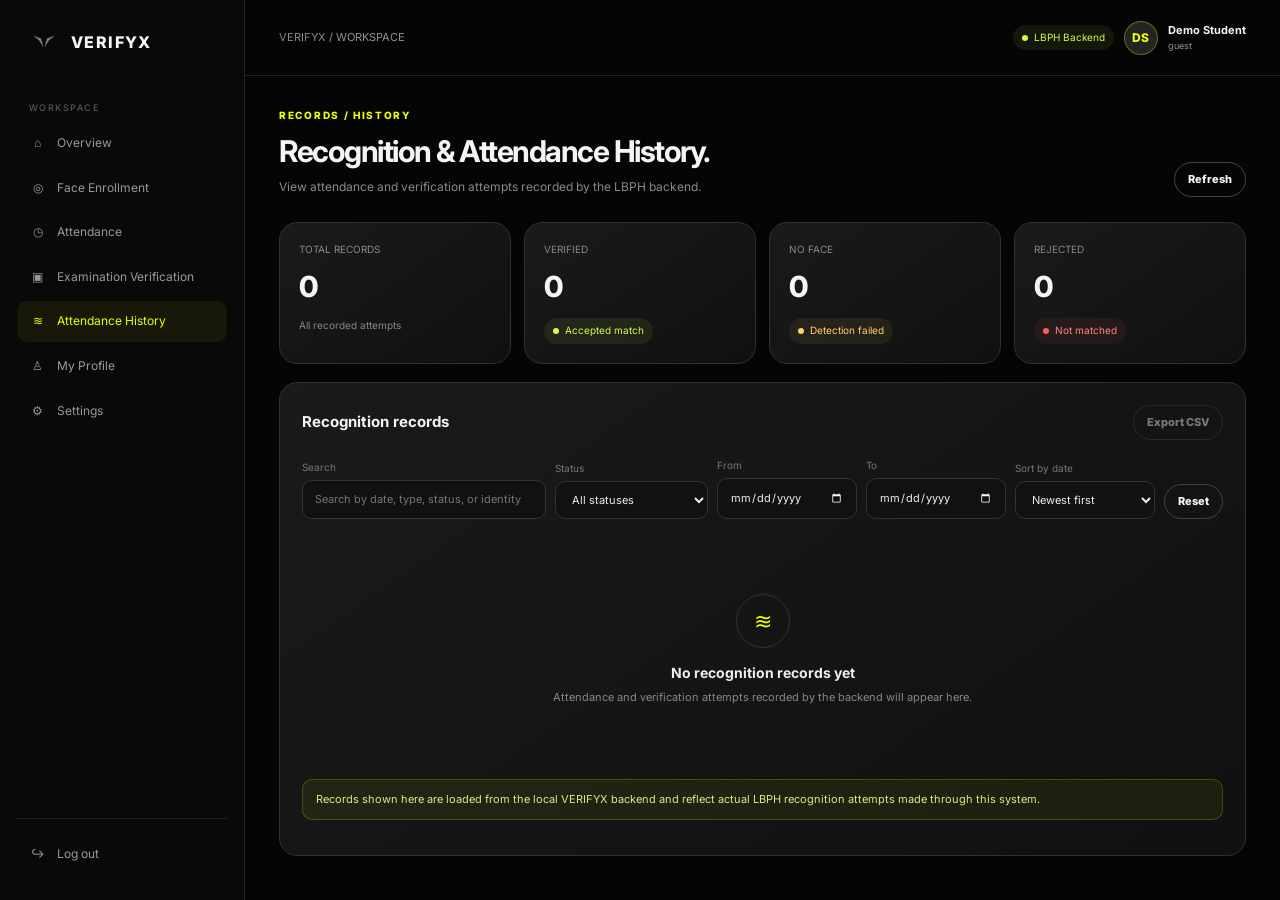
==== attendance-history.html @ 3e2d64d0 "Initial commit" ====
<!doctype html>
<html lang="en">
<head>
  <meta charset="utf-8">
  <meta name="viewport" content="width=device-width,initial-scale=1">
  <meta name="theme-color" content="#050505">
  <title>Attendance History | VERIFYX</title>
  <link rel="stylesheet" href="css/style.css">
</head>
<body>
<div class="app-shell">
  <aside class="sidebar">
    <a class="brand" href="index.html"><img src="assets/verifyx-logo.png" alt="VERIFYX V logo"><span>VERIFYX</span></a>
    <div class="side-label">Workspace</div>
    <nav class="side-nav">
      <a href="user-dashboard.html"><span class="ico">⌂</span><span class="nav-text">Overview</span></a>
      <a href="face-enrollment.html"><span class="ico">◎</span><span class="nav-text">Face Enrollment</span></a>
      <a href="attendance.html"><span class="ico">◷</span><span class="nav-text">Attendance</span></a>
      <a href="examination-verification.html"><span class="ico">▣</span><span class="nav-text">Examination Verification</span></a>
      <a class="active" href="attendance-history.html" aria-current="page"><span class="ico">≋</span><span class="nav-text">Attendance History</span></a>
      <a href="my-profile.html"><span class="ico">♙</span><span class="nav-text">My Profile</span></a>
      <a href="settings.html"><span class="ico">⚙</span><span class="nav-text">Settings</span></a>
    </nav>
    <div class="sidebar-bottom"><nav class="side-nav"><a href="#" data-logout><span class="ico">↪</span><span class="nav-text">Log out</span></a></nav></div>
  </aside>

  <main class="app-main">
    <header class="app-top">
      <div class="crumb">VERIFYX <span class="muted">/ WORKSPACE</span></div>
      <div class="user-chip"><span class="status ok">LBPH Backend</span><div class="avatar" data-user-avatar>VX</div><div><b id="displayName">Demo User</b><div class="muted" style="font-size:9px" id="displayId">Account ID</div></div></div>
    </header>

    <div class="app-content">
      <div class="page-title">
        <div>
          <div class="eyebrow">RECORDS / HISTORY</div>
          <h1>Recognition & Attendance History.</h1>
          <p>View attendance and verification attempts recorded by the LBPH backend.</p>
        </div>
        <button class="btn btn-ghost btn-small" id="refreshRecords" type="button">Refresh</button>
      </div>

      <div class="stats" aria-label="Records summary">
        <div class="stat-card"><div class="label">TOTAL RECORDS</div><div class="value" id="sumTotal">0</div><div class="sub">All recorded attempts</div></div>
        <div class="stat-card"><div class="label">VERIFIED</div><div class="value" id="sumPresent">0</div><div class="sub"><span class="status ok">Accepted match</span></div></div>
        <div class="stat-card"><div class="label">NO FACE</div><div class="value" id="sumLate">0</div><div class="sub"><span class="status warn">Detection failed</span></div></div>
        <div class="stat-card"><div class="label">REJECTED</div><div class="value" id="sumAbsent">0</div><div class="sub"><span class="status bad">Not matched</span></div></div>
      </div>

      <section class="panel" aria-labelledby="recordsTitle">
        <div class="panel-head"><h3 id="recordsTitle">Recognition records</h3><button class="btn btn-ghost btn-small" id="exportCsv" type="button">Export CSV</button></div>
        <div class="table-toolbar" role="search">
          <div class="grow"><label for="searchInput">Search</label><input id="searchInput" type="search" placeholder="Search by date, type, status, or identity" autocomplete="off"></div>
          <div class="ctl"><label for="statusFilter">Status</label>
            <select id="statusFilter">
              <option value="">All statuses</option>
              <option>Verified</option>
              <option>Rejected</option>
              <option>No Face Detected</option>
              <option>Pending Verification</option>
            </select>
          </div>
          <div class="ctl"><label for="dateFrom">From</label><input id="dateFrom" type="date"></div>
          <div class="ctl"><label for="dateTo">To</label><input id="dateTo" type="date"></div>
          <div class="ctl"><label for="sortOrder">Sort by date</label><select id="sortOrder"><option value="desc">Newest first</option><option value="asc">Oldest first</option></select></div>
          <div><button class="btn btn-ghost btn-small" id="resetFilters" type="button">Reset</button></div>
        </div>
        <div class="form-error" id="rangeError" role="alert"></div>
        <div class="table-wrap" id="tableWrap">
          <table aria-describedby="recordsTitle">
            <thead>
              <tr>
                <th scope="col" aria-sort="descending" id="dateTh"><button class="sort-btn" id="sortBtn" type="button" aria-label="Sort by date">Date <span id="sortArrow" aria-hidden="true">↓</span></button></th>
                <th scope="col">Day</th>
                <th scope="col">Time</th>
                <th scope="col">Predicted Identity</th>
                <th scope="col">Event Type</th>
                <th scope="col">Status</th>
                <th scope="col">Verification Method</th>
              </tr>
            </thead>
            <tbody id="recordsBody"></tbody>
          </table>
        </div>
        <div class="empty-state hidden" id="emptyState">
          <div class="empty-ico" aria-hidden="true">≋</div>
          <h4 id="emptyTitle">No recognition records yet</h4>
          <p id="emptyText">Attendance and verification attempts recorded by the backend will appear here.</p>
          <button class="btn btn-ghost btn-small hidden" id="emptyReset" type="button">Clear filters</button>
        </div>
        <div class="pager" id="pager"><span id="pagerInfo" aria-live="polite"></span><div class="pages" id="pagerPages"></div></div>
        <div class="notice">Records shown here are loaded from the local VERIFYX backend and reflect actual LBPH recognition attempts made through this system.</div>
      </section>
    </div>
  </main>
</div>

<script src="js/main.js"></script>
<script src="js/dashboard.js"></script>
<script src="js/profile.js"></script>
<script src="js/api.js"></script>
<script src="js/attendance-history.js"></script>
</body>
</html>
---- css/style.css ----
@import url('https://fonts.googleapis.com/css2?family=Inter:wght@400;500;600;700;800&family=Manrope:wght@400;500;600;700;800&display=swap');
:root{--bg:#050505;--panel:#101010;--card:#171717;--card2:#202020;--line:#303030;--muted:#929292;--white:#f5f5f5;--lime:#eaff00;--lime2:#d7e900;--red:#ff5d5d;--green:#cfff4d;--radius:18px}
*{box-sizing:border-box}html{scroll-behavior:smooth}body{margin:0;background:var(--bg);color:var(--white);font-family:Inter,Manrope,Arial,sans-serif;font-size:14px;line-height:1.55}a{color:inherit;text-decoration:none}button,input,select,textarea{font:inherit}button{cursor:pointer}.muted{color:var(--muted)}.lime{color:var(--lime)}.eyebrow{color:var(--lime);font-size:10px;letter-spacing:.17em;text-transform:uppercase;font-weight:800}.container{width:min(1160px,calc(100% - 48px));margin:auto}.btn{border:1px solid transparent;border-radius:999px;padding:12px 19px;font-weight:800;font-size:12px;display:inline-flex;align-items:center;justify-content:center;gap:9px;transition:.2s}.btn-primary{background:var(--lime);color:#090909}.btn-primary:hover{background:#f5ff69;transform:translateY(-2px);box-shadow:0 8px 28px #eaff0025}.btn-ghost{background:transparent;border-color:#444;color:#f5f5f5}.btn-ghost:hover{border-color:var(--lime);color:var(--lime)}.btn-small{padding:8px 13px;font-size:11px}.icon-btn{border:1px solid var(--line);background:#151515;color:white;border-radius:11px;padding:9px 12px}.topnav{height:76px;display:flex;align-items:center;justify-content:space-between;border-bottom:1px solid #ffffff12;position:relative;z-index:5;background:#050505e8;backdrop-filter:blur(18px)}.brand{display:flex;align-items:center;gap:10px;font-weight:800;letter-spacing:.1em}.brand img{width:34px;height:34px;object-fit:contain}.brand span{font-size:16px}.navlinks{display:flex;gap:27px;align-items:center;color:#b7b7b7;font-size:12px}.navlinks a:hover,.navlinks a.active{color:var(--lime)}.nav-actions{display:flex;align-items:center;gap:10px}.mobile-toggle{display:none}.hero{min-height:570px;display:grid;grid-template-columns:1.05fr .95fr;gap:50px;align-items:center;padding:72px 0 66px;position:relative}.hero h1{font-size:clamp(48px,6.4vw,82px);line-height:.99;letter-spacing:-.065em;margin:18px 0 23px;font-weight:800}.hero h1 em{font-family:Georgia,serif;font-weight:500}.hero p{max-width:490px;color:#aaa;font-size:14px;line-height:1.8}.hero-actions{display:flex;gap:12px;margin-top:28px}.hero-note{display:flex;align-items:center;gap:12px;margin-top:34px;color:#777;font-size:11px}.pulse-dot{width:8px;height:8px;background:var(--lime);border-radius:50%;box-shadow:0 0 14px var(--lime)}.hero-visual{min-height:400px;position:relative;display:grid;place-items:center}.orb{position:absolute;width:350px;height:350px;border-radius:50%;background:radial-gradient(circle,#dfff0021 0%,#dfff0008 36%,transparent 70%);filter:blur(8px)}.scan-card{position:relative;width:min(390px,100%);height:365px;border:1px solid #3d3d3d;border-radius:26px;background:linear-gradient(145deg,#1a1a1a,#090909);box-shadow:0 30px 90px #000;overflow:hidden;padding:20px}.scan-card:before,.scan-card:after{content:"";position:absolute;width:90px;height:90px;border:1px solid #eaff0050;border-radius:50%;filter:blur(1px)}.scan-card:before{top:-48px;right:-28px}.scan-card:after{bottom:-55px;left:-30px}.scan-top{display:flex;justify-content:space-between;color:#8f8f8f;font-size:10px;letter-spacing:.1em}.face-demo{height:245px;margin:18px auto 12px;width:190px;border:1px solid #eaff0080;border-radius:90px 90px 72px 72px;position:relative;display:grid;place-items:center;background:radial-gradient(ellipse,#d9e60012,transparent 65%)}.face-demo .face-outline{width:110px;height:155px;border:1px solid #777;border-radius:48% 48% 45% 45%;position:relative;opacity:.8}.face-outline:before{content:"";position:absolute;width:55px;height:22px;border:1px solid #777;border-bottom:0;border-radius:50% 50% 0 0;top:50px;left:27px}.face-outline:after{content:"";position:absolute;width:34px;height:1px;background:#777;left:37px;top:95px;box-shadow:0 22px 0 #777}.corner{position:absolute;width:24px;height:24px;border-color:var(--lime);border-style:solid}.c1{top:-1px;left:-1px;border-width:2px 0 0 2px}.c2{top:-1px;right:-1px;border-width:2px 2px 0 0}.c3{bottom:-1px;left:-1px;border-width:0 0 2px 2px}.c4{bottom:-1px;right:-1px;border-width:0 2px 2px 0}.scan-line{position:absolute;height:2px;left:5px;right:5px;top:22%;background:var(--lime);box-shadow:0 0 15px var(--lime);animation:scan 3s ease-in-out infinite}.scan-meta{display:flex;justify-content:space-between;color:#aaa;font-size:10px}.scan-meta strong{color:var(--lime)}@keyframes scan{0%,100%{top:15%;opacity:.25}50%{top:85%;opacity:1}}.float-tag{position:absolute;background:#191919;border:1px solid #3b3b3b;border-radius:13px;padding:13px 16px;box-shadow:0 15px 35px #000;color:#ddd;font-size:11px}.float-tag b{display:block;color:var(--lime);font-size:18px}.tag-one{top:45px;right:-12px}.tag-two{bottom:40px;left:-15px}.section{padding:85px 0;border-top:1px solid #ffffff10}.section-head{display:flex;justify-content:space-between;align-items:end;gap:30px;margin-bottom:32px}.section h2{font-size:clamp(30px,4vw,46px);letter-spacing:-.05em;line-height:1.1;margin:10px 0}.section-head p{max-width:380px;color:var(--muted);font-size:12px}.grid3{display:grid;grid-template-columns:repeat(3,1fr);gap:15px}.feature-card,.stat-card,.panel{background:linear-gradient(145deg,#1a1a1a,#101010);border:1px solid #303030;border-radius:var(--radius);padding:25px;position:relative;overflow:hidden}.feature-card{min-height:220px}.feature-card .num{color:var(--lime);font-size:11px;letter-spacing:.12em}.feature-card h3{font-size:20px;margin:32px 0 9px;letter-spacing:-.03em}.feature-card p{color:#999;font-size:12px;max-width:290px}.feature-card:hover{border-color:#777;transform:translateY(-3px);transition:.25s}.steps{display:grid;grid-template-columns:repeat(3,1fr);gap:15px}.step{padding:22px;border-top:1px solid #555}.step .number{font-size:38px;color:#555;font-weight:800;letter-spacing:-.06em}.step h3{margin:12px 0 5px}.step p{color:#999;font-size:12px}.footer{padding:35px 0;border-top:1px solid #ffffff14;color:#777;font-size:11px}.footer-inner{display:flex;justify-content:space-between;align-items:center;gap:20px}.footer-links{display:flex;gap:20px;flex-wrap:wrap}.footer a:hover{color:var(--lime)}
/* authentication */
.auth-wrap{min-height:100vh;display:grid;grid-template-columns:1fr 1fr}.auth-art{padding:40px 7vw;display:flex;flex-direction:column;justify-content:space-between;background:radial-gradient(ellipse at 50% 48%,#dfff0014,transparent 48%),#080808;border-right:1px solid #ffffff12}.auth-art h1{font-size:clamp(42px,5vw,68px);line-height:1;letter-spacing:-.06em;margin:24px 0}.auth-art p{max-width:390px;color:#999}.auth-art-bottom{color:#666;font-size:11px}.auth-form-side{display:grid;place-items:center;padding:40px 24px}.auth-box{width:min(430px,100%)}.auth-box h2{font-size:34px;letter-spacing:-.05em;margin:10px 0 4px}.auth-box>p{color:#888;font-size:12px;margin:0 0 24px}.switcher{display:grid;grid-template-columns:1fr 1fr;padding:4px;background:#141414;border:1px solid #303030;border-radius:999px;margin:20px 0 25px}.switcher button{border:0;border-radius:999px;padding:10px;background:transparent;color:#888;font-weight:700;font-size:12px}.switcher button.active{background:var(--lime);color:#090909}.field{display:block;margin:14px 0}.field label{display:block;color:#bdbdbd;font-size:11px;margin-bottom:7px}.field input,.field select,.field textarea{width:100%;background:#111;border:1px solid #333;border-radius:11px;color:white;padding:13px 14px;outline:none}.field input:focus,.field select:focus,.field textarea:focus{border-color:var(--lime);box-shadow:0 0 0 3px #eaff0012}.field-row{display:grid;grid-template-columns:1fr 1fr;gap:12px}.form-meta{display:flex;justify-content:space-between;align-items:center;font-size:11px;color:#999;margin:13px 0 18px}.form-meta a,.auth-foot a{color:var(--lime)}.checkline{display:flex;gap:8px;align-items:flex-start;color:#999;font-size:11px}.checkline input{accent-color:var(--lime);margin-top:2px}.full{width:100%}.auth-foot{text-align:center;color:#888;font-size:11px;margin-top:20px}.notice{padding:11px 13px;border-radius:10px;background:#eaff0010;border:1px solid #eaff0033;color:#dce88a;font-size:11px;margin:13px 0}.form-error{color:#ff8e8e;font-size:11px;min-height:15px}.hidden{display:none!important}
/* app shell */
.app-shell{min-height:100vh;display:grid;grid-template-columns:245px 1fr}.sidebar{background:#090909;border-right:1px solid #242424;padding:25px 17px;display:flex;flex-direction:column;position:sticky;top:0;height:100vh}.sidebar .brand{padding:0 10px 28px}.side-label{color:#656565;font-size:9px;letter-spacing:.16em;text-transform:uppercase;padding:14px 12px 8px}.side-nav{display:grid;gap:4px}.side-nav a{display:flex;align-items:center;gap:11px;padding:11px 12px;border-radius:10px;color:#999;font-size:12px}.side-nav a:hover,.side-nav a.active{background:#eaff0010;color:var(--lime)}.side-nav .ico{width:17px;text-align:center}.sidebar-bottom{margin-top:auto;border-top:1px solid #222;padding-top:15px}.app-main{min-width:0}.app-top{height:76px;border-bottom:1px solid #222;display:flex;justify-content:space-between;align-items:center;padding:0 34px}.app-top .crumb{color:#888;font-size:11px}.user-chip{display:flex;align-items:center;gap:10px;font-size:11px}.avatar{width:34px;height:34px;border-radius:50%;background:#242424;border:1px solid #444;display:grid;place-items:center;color:var(--lime);font-weight:800}.app-content{padding:32px 34px;max-width:1400px;margin:auto}.page-title{display:flex;justify-content:space-between;align-items:end;gap:20px;margin-bottom:25px}.page-title h1{font-size:30px;letter-spacing:-.05em;margin:4px 0}.page-title p{color:#888;font-size:12px;margin:0}.stats{display:grid;grid-template-columns:repeat(4,1fr);gap:13px;margin-bottom:18px}.stat-card{padding:19px}.stat-card .label{font-size:10px;color:#888}.stat-card .value{font-size:29px;font-weight:800;letter-spacing:-.05em;margin:8px 0}.stat-card .sub{font-size:10px;color:#888}.stat-card .value small{font-size:11px;color:var(--lime);letter-spacing:0}.content-grid{display:grid;grid-template-columns:1.2fr .8fr;gap:15px}.panel{padding:22px}.panel-head{display:flex;justify-content:space-between;align-items:center;margin-bottom:18px}.panel h3{font-size:15px;margin:0}.panel-head small{color:#888;font-size:10px}.status{display:inline-flex;align-items:center;gap:6px;border-radius:99px;padding:5px 9px;font-size:10px;background:#ffffff0c;color:#bbb}.status:before{content:"";width:6px;height:6px;border-radius:50%;background:#888}.status.ok{color:var(--green);background:#cfff4d12}.status.ok:before{background:var(--green)}.status.pending{color:var(--lime);background:#eaff0012}.status.pending:before{background:var(--lime)}.status.bad{color:#ff8585;background:#ff5d5d12}.status.bad:before{background:#ff5d5d}.table-wrap{overflow:auto}table{width:100%;border-collapse:collapse;white-space:nowrap;font-size:11px}th{text-align:left;color:#777;font-weight:600;padding:12px 10px;border-bottom:1px solid #333}td{padding:13px 10px;border-bottom:1px solid #242424;color:#ccc}tr:last-child td{border-bottom:0}.camera-panel{background:#0b0b0b;border:1px solid #343434;border-radius:17px;padding:15px}.camera-view{position:relative;min-height:300px;background:radial-gradient(ellipse at center,#1a1d0d,#080808 65%);border-radius:12px;overflow:hidden;display:grid;place-items:center}.camera-view video{width:100%;height:100%;min-height:300px;object-fit:cover;position:absolute;inset:0;transform:scaleX(-1)}.camera-view canvas{position:absolute;inset:0;width:100%;height:100%;pointer-events:none}.camera-placeholder{text-align:center;color:#777;z-index:1;padding:20px}.camera-placeholder .cam-icon{font-size:35px;color:#777;margin-bottom:8px}.face-frame{width:175px;height:220px;border:1px solid #eaff0080;border-radius:90px 90px 70px 70px;position:absolute;z-index:2;pointer-events:none}.face-frame:before,.face-frame:after{content:"";position:absolute;width:24px;height:24px;border-color:var(--lime);border-style:solid}.face-frame:before{left:-1px;top:-1px;border-width:2px 0 0 2px}.face-frame:after{right:-1px;bottom:-1px;border-width:0 2px 2px 0}.camera-live{position:absolute;top:12px;left:12px;z-index:3;background:#080808c9;padding:6px 9px;border-radius:99px;font-size:9px;color:var(--lime);letter-spacing:.1em}.camera-actions{display:flex;gap:9px;flex-wrap:wrap;margin-top:13px}.camera-status{font-size:11px;color:#aaa;margin-top:12px;min-height:18px}.result-box{border:1px solid #333;background:#121212;border-radius:13px;padding:16px;margin-top:14px}.result-box h4{margin:0 0 5px;font-size:13px}.result-box p{margin:0;color:#888;font-size:11px}.toolbar{display:flex;gap:9px;flex-wrap:wrap;margin-bottom:14px}.toolbar input,.toolbar select{background:#111;border:1px solid #333;border-radius:10px;color:#eee;padding:10px 12px;font-size:11px}.chart-bars{height:170px;display:flex;align-items:end;gap:12px;padding:12px 4px 0;border-bottom:1px solid #333}.bar-col{flex:1;display:flex;flex-direction:column;align-items:center;gap:8px;height:100%;justify-content:end}.bar{width:100%;max-width:35px;background:linear-gradient(0deg,#b8c900,var(--lime));border-radius:5px 5px 0 0;min-height:4px}.bar-col small{font-size:9px;color:#777}.progress{height:6px;background:#333;border-radius:99px;overflow:hidden;margin:10px 0}.progress span{display:block;height:100%;background:var(--lime);border-radius:99px}.modal-backdrop{position:fixed;inset:0;background:#000b;backdrop-filter:blur(12px);z-index:20;display:none;place-items:center;padding:20px}.modal-backdrop.open{display:grid}.modal{width:min(650px,100%);max-height:85vh;overflow:auto;background:#171717d9;border:1px solid #ffffff30;border-radius:20px;box-shadow:0 30px 100px #000;padding:27px;backdrop-filter:blur(22px)}.modal-head{display:flex;justify-content:space-between;align-items:center;margin-bottom:15px}.modal h2{font-size:23px;margin:4px 0}.modal-content{color:#aaa;font-size:12px}.modal-content h4{color:#eee;margin:18px 0 5px}.modal-actions{display:flex;justify-content:flex-end;gap:9px;margin-top:20px}.toast{position:fixed;right:22px;bottom:22px;z-index:50;background:#1d1d1d;border:1px solid #555;border-left:3px solid var(--lime);padding:13px 17px;border-radius:12px;box-shadow:0 12px 35px #000;color:#eee;font-size:12px;max-width:340px;display:none}.toast.show{display:block;animation:toastin .25s ease}@keyframes toastin{from{opacity:0;transform:translateY(8px)}to{opacity:1;transform:none}}
@media(max-width:900px){.hero{grid-template-columns:1fr;gap:20px}.hero-visual{min-height:370px}.grid3,.steps{grid-template-columns:1fr 1fr}.auth-wrap{grid-template-columns:1fr}.auth-art{display:none}.app-shell{grid-template-columns:75px 1fr}.sidebar{padding:20px 9px}.sidebar .brand{justify-content:center;padding:0 0 25px}.sidebar .brand span,.side-label,.side-nav a .nav-text{display:none}.side-nav a{justify-content:center;padding:13px 5px}.side-nav a .ico{font-size:16px}.sidebar-bottom .side-nav a{font-size:0}.stats{grid-template-columns:repeat(2,1fr)}}
@media(max-width:620px){.container{width:min(100% - 32px,1160px)}.topnav{height:66px}.navlinks{display:none;position:absolute;top:65px;left:0;right:0;background:#090909;padding:18px 24px;flex-direction:column;align-items:flex-start;border-bottom:1px solid #333}.navlinks.open{display:flex}.mobile-toggle{display:inline-flex}.nav-actions .btn-ghost{display:none}.hero{padding:55px 0 40px;min-height:auto}.hero h1{font-size:52px}.hero-visual{min-height:340px}.scan-card{height:330px}.face-demo{height:210px}.tag-one{right:0}.tag-two{left:0}.section{padding:60px 0}.section-head{display:block}.grid3,.steps{grid-template-columns:1fr}.footer-inner{align-items:flex-start;flex-direction:column}.field-row{grid-template-columns:1fr}.auth-form-side{padding:28px 20px}.app-shell{display:block}.sidebar{height:auto;position:sticky;top:0;z-index:10;display:block;padding:10px 14px;border-right:0;border-bottom:1px solid #333}.sidebar .brand{justify-content:flex-start;padding:0}.sidebar .brand span{display:block}.side-nav{display:flex;overflow:auto;margin-top:10px}.side-nav a{flex:0 0 auto;padding:9px 10px}.side-nav a .nav-text{display:block;font-size:10px}.side-label,.sidebar-bottom{display:none}.app-top{height:60px;padding:0 16px}.app-content{padding:23px 16px}.page-title{align-items:flex-start;flex-direction:column}.page-title h1{font-size:26px}.stats{gap:9px}.stat-card{padding:14px}.stat-card .value{font-size:23px}.content-grid{grid-template-columns:1fr}.camera-view,.camera-view video{min-height:250px}.camera-actions .btn{flex:1}.panel{padding:16px}}

/* ===== Profile, history and settings pages (shared extensions) ===== */
.avatar{overflow:hidden;flex:0 0 auto;border-color:#eaff0055;color:var(--white);font-size:12px;letter-spacing:.02em;line-height:1}
.avatar .initials{display:block;color:var(--lime)}
.avatar img{width:100%;height:100%;object-fit:cover;display:block}
.avatar-xl{width:124px;height:124px;border:2px solid #eaff0066;font-size:42px;letter-spacing:.02em;background:#141414;box-shadow:0 0 0 6px #eaff000d}
.status.warn{color:#ffd166;background:#ffd16612}.status.warn:before{background:#ffd166}
.page-title .actions{display:flex;gap:9px;flex-wrap:wrap}
.btn:disabled{opacity:.45;cursor:not-allowed;transform:none;box-shadow:none}
.btn:focus-visible,.icon-btn:focus-visible,.switch input:focus-visible+.slider,.toolbar input:focus-visible,.toolbar select:focus-visible{outline:2px solid var(--lime);outline-offset:2px}
.btn-danger{background:transparent;border-color:#5a2a2a;color:#ff8e8e}.btn-danger:hover{border-color:var(--red);color:var(--red)}
.field input:disabled,.field select:disabled{color:#bdbdbd;background:#0d0d0d;border-color:#252525;cursor:not-allowed;opacity:1}
.field input[readonly]{color:#bdbdbd;background:#0d0d0d;border-color:#252525;cursor:default}
.field .hint{font-size:10px;color:#777;margin-top:6px}
.field.has-error input,.field.has-error select{border-color:#ff5d5d}
.field .err{color:#ff8e8e;font-size:10px;margin-top:6px;min-height:0}
.form-grid{display:grid;grid-template-columns:repeat(3,1fr);gap:0 14px}
.form-grid .span2{grid-column:span 2}.form-grid .span3{grid-column:1/-1}
.stack{display:grid;gap:15px}
.two-col{display:grid;grid-template-columns:1fr 1fr;gap:15px}
.table-toolbar{display:flex;gap:9px;flex-wrap:wrap;align-items:end;margin-bottom:14px}
.table-toolbar .grow{flex:1 1 220px}
.table-toolbar label{display:block;font-size:10px;color:#777;margin:0 0 5px}
.table-toolbar input,.table-toolbar select{width:100%;background:#111;border:1px solid #333;border-radius:10px;color:#eee;padding:10px 12px;font-size:11px;min-height:38px}
.table-toolbar input:focus,.table-toolbar select:focus{outline:none;border-color:var(--lime)}
.table-toolbar input[type=date]{color-scheme:dark}
.table-toolbar .ctl{min-width:140px}
th .sort-btn{background:none;border:0;color:inherit;font-weight:600;padding:0;display:inline-flex;gap:6px;align-items:center}
th .sort-btn:hover{color:var(--lime)}
.pager{display:flex;justify-content:space-between;align-items:center;gap:12px;flex-wrap:wrap;margin-top:14px;font-size:11px;color:#888}
.pager .pages{display:flex;gap:6px;flex-wrap:wrap}
.pager .pg{min-width:34px;padding:7px 10px;border-radius:9px;border:1px solid var(--line);background:#111;color:#ccc;font-size:11px;font-weight:700}
.pager .pg:hover:not(:disabled){border-color:var(--lime);color:var(--lime)}
.pager .pg.current{background:var(--lime);color:#090909;border-color:var(--lime)}
.pager .pg:disabled{opacity:.4;cursor:not-allowed}
.empty-state{text-align:center;padding:46px 16px;color:#888}
.empty-state .empty-ico{width:54px;height:54px;border-radius:50%;border:1px solid #333;display:grid;place-items:center;margin:0 auto 14px;font-size:22px;color:var(--lime);background:#141414}
.empty-state h4{margin:0 0 5px;color:#eee;font-size:14px}
.empty-state p{margin:0 0 14px;font-size:11px}
.profile-card{display:flex;gap:28px;align-items:center;flex-wrap:wrap}
.profile-photo{display:grid;gap:12px;justify-items:center}
.photo-actions{display:flex;gap:8px;flex-wrap:wrap;justify-content:center}
.profile-meta{flex:1 1 280px;min-width:0}
.profile-meta h2{font-size:26px;letter-spacing:-.04em;margin:0 0 4px;overflow-wrap:anywhere}
.meta-grid{display:grid;grid-template-columns:repeat(2,minmax(0,1fr));gap:14px 22px;margin-top:16px}
.meta-grid dt{font-size:10px;color:#777;margin:0 0 3px}.meta-grid dd{margin:0;font-size:12px;color:#e8e8e8;overflow-wrap:anywhere}
.info-list{display:grid;gap:0;margin:0}
.info-list div{display:flex;justify-content:space-between;gap:14px;padding:12px 0;border-bottom:1px solid #242424;font-size:12px}
.info-list div:last-child{border-bottom:0}.info-list dt{color:#888}.info-list dd{margin:0;color:#e8e8e8;text-align:right;overflow-wrap:anywhere}
.form-actions{display:flex;gap:9px;flex-wrap:wrap;justify-content:flex-end;margin-top:10px}
.setting-row{display:flex;justify-content:space-between;align-items:center;gap:18px;padding:14px 0;border-bottom:1px solid #242424}
.setting-row:last-child{border-bottom:0}
.setting-row b{display:block;font-size:12px;font-weight:600}.setting-row small{color:#888;font-size:11px;display:block;margin-top:2px}
.switch{position:relative;display:inline-block;width:44px;height:25px;flex:0 0 auto}
.switch input{position:absolute;opacity:0;inset:0;width:100%;height:100%;margin:0;cursor:pointer;z-index:1}
.switch .slider{position:absolute;inset:0;background:#2a2a2a;border:1px solid #444;border-radius:99px;transition:.2s}
.switch .slider:before{content:"";position:absolute;width:17px;height:17px;left:3px;top:3px;border-radius:50%;background:#999;transition:.2s}
.switch input:checked+.slider{background:#eaff0022;border-color:var(--lime)}
.switch input:checked+.slider:before{transform:translateX(19px);background:var(--lime)}
.save-bar{display:flex;justify-content:space-between;align-items:center;gap:14px;flex-wrap:wrap;margin-top:18px;padding:16px 22px;border:1px solid #303030;border-radius:var(--radius);background:linear-gradient(145deg,#1a1a1a,#101010)}
.save-msg{font-size:11px;color:var(--green);min-height:16px}
.theme-pill{display:inline-flex;align-items:center;gap:8px;padding:8px 13px;border:1px solid #eaff0055;border-radius:99px;color:var(--lime);font-size:11px;font-weight:700;background:#eaff000d}
.sr-only{position:absolute;width:1px;height:1px;overflow:hidden;clip:rect(0 0 0 0);white-space:nowrap}
@media(max-width:900px){.form-grid{grid-template-columns:1fr 1fr}.form-grid .span2{grid-column:1/-1}.two-col{grid-template-columns:1fr}}
@media(max-width:620px){.form-grid{grid-template-columns:1fr}.meta-grid{grid-template-columns:1fr}.profile-card{flex-direction:column;align-items:flex-start}.profile-photo{justify-items:start}.photo-actions{justify-content:flex-start}.table-toolbar .ctl{flex:1 1 140px}.avatar-xl{width:104px;height:104px;font-size:36px}.form-actions .btn,.save-bar .btn{flex:1}}
@media(prefers-reduced-motion:reduce){.switch .slider,.switch .slider:before{transition:none}}
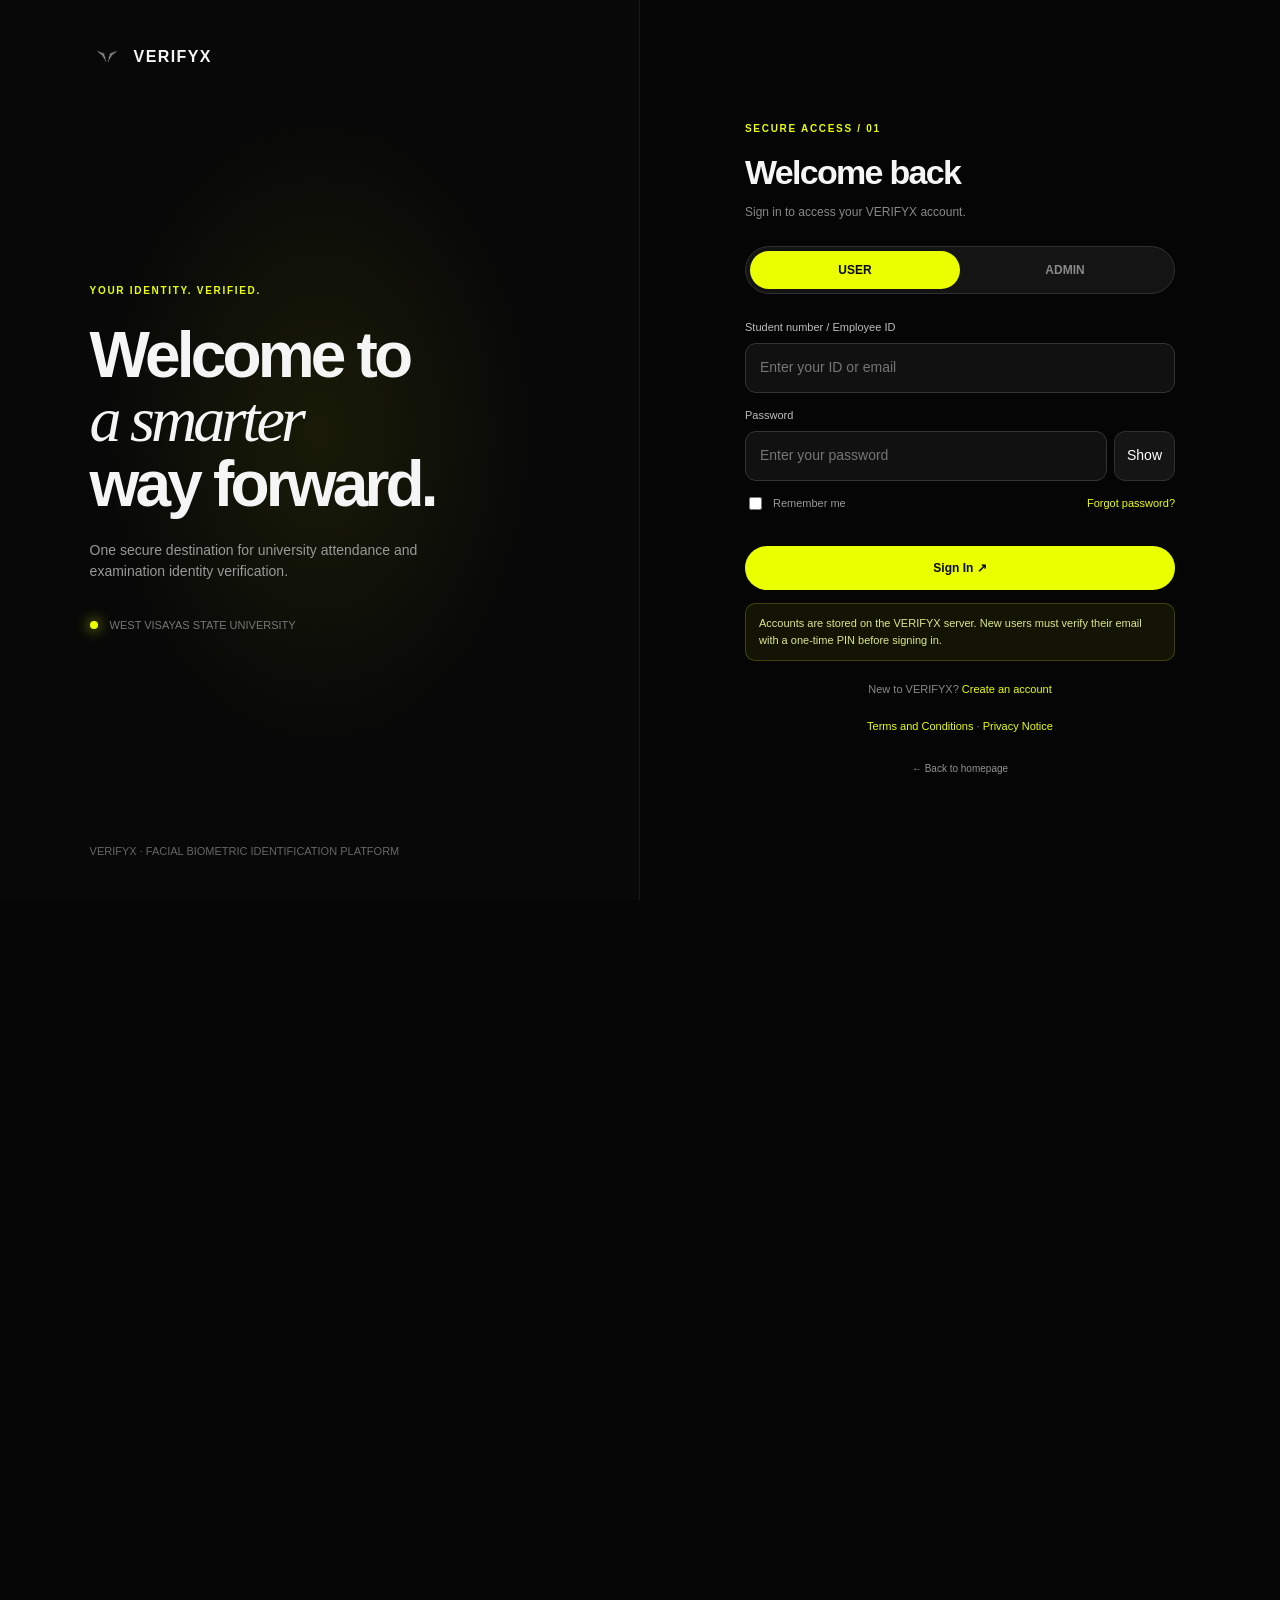
==== commit 925b1804: "chore(ui): rename interface text labels" ====
--- a/attendance-history.html
+++ b/attendance-history.html
@@ -27,7 +27,7 @@
   <main class="app-main">
     <header class="app-top">
       <div class="crumb">VERIFYX <span class="muted">/ WORKSPACE</span></div>
-      <div class="user-chip"><span class="status ok">LBPH Backend</span><div class="avatar" data-user-avatar>VX</div><div><b id="displayName">Demo User</b><div class="muted" style="font-size:9px" id="displayId">Account ID</div></div></div>
+      <div class="user-chip"><span class="status ok">VGG Model</span><div class="avatar" data-user-avatar>VX</div><div><b id="displayName">Demo User</b><div class="muted" style="font-size:9px" id="displayId">Account ID</div></div></div>
     </header>
 
     <div class="app-content">
@@ -35,7 +35,7 @@
         <div>
           <div class="eyebrow">RECORDS / HISTORY</div>
           <h1>Recognition & Attendance History.</h1>
-          <p>View attendance and verification attempts recorded by the LBPH backend.</p>
+          <p>View attendance and verification attempts recorded by the system.</p>
         </div>
         <button class="btn btn-ghost btn-small" id="refreshRecords" type="button">Refresh</button>
       </div>
@@ -89,7 +89,7 @@
           <button class="btn btn-ghost btn-small hidden" id="emptyReset" type="button">Clear filters</button>
         </div>
         <div class="pager" id="pager"><span id="pagerInfo" aria-live="polite"></span><div class="pages" id="pagerPages"></div></div>
-        <div class="notice">Records shown here are loaded from the local VERIFYX backend and reflect actual LBPH recognition attempts made through this system.</div>
+        <div class="notice">Records shown here are loaded from the local VERIFYX backend and reflect actual VGG model recognition attempts made through this system.</div>
       </section>
     </div>
   </main>
--- a/css/style.css
+++ b/css/style.css
@@ -74,3 +74,5 @@
 @media(max-width:900px){.form-grid{grid-template-columns:1fr 1fr}.form-grid .span2{grid-column:1/-1}.two-col{grid-template-columns:1fr}}
 @media(max-width:620px){.form-grid{grid-template-columns:1fr}.meta-grid{grid-template-columns:1fr}.profile-card{flex-direction:column;align-items:flex-start}.profile-photo{justify-items:start}.photo-actions{justify-content:flex-start}.table-toolbar .ctl{flex:1 1 140px}.avatar-xl{width:104px;height:104px;font-size:36px}.form-actions .btn,.save-bar .btn{flex:1}}
 @media(prefers-reduced-motion:reduce){.switch .slider,.switch .slider:before{transition:none}}
+/* Account verification UI */
+.hidden{display:none!important}.otp-panel{padding:18px;border:1px solid #eaff0033;border-radius:14px;background:#eaff000a;margin-top:18px}.otp-panel h3{font-size:22px;letter-spacing:-.03em;margin:8px 0}.otp-panel p.muted{font-size:12px;color:#999;margin:4px 0}.otp-panel .field{margin:16px 0 8px}
